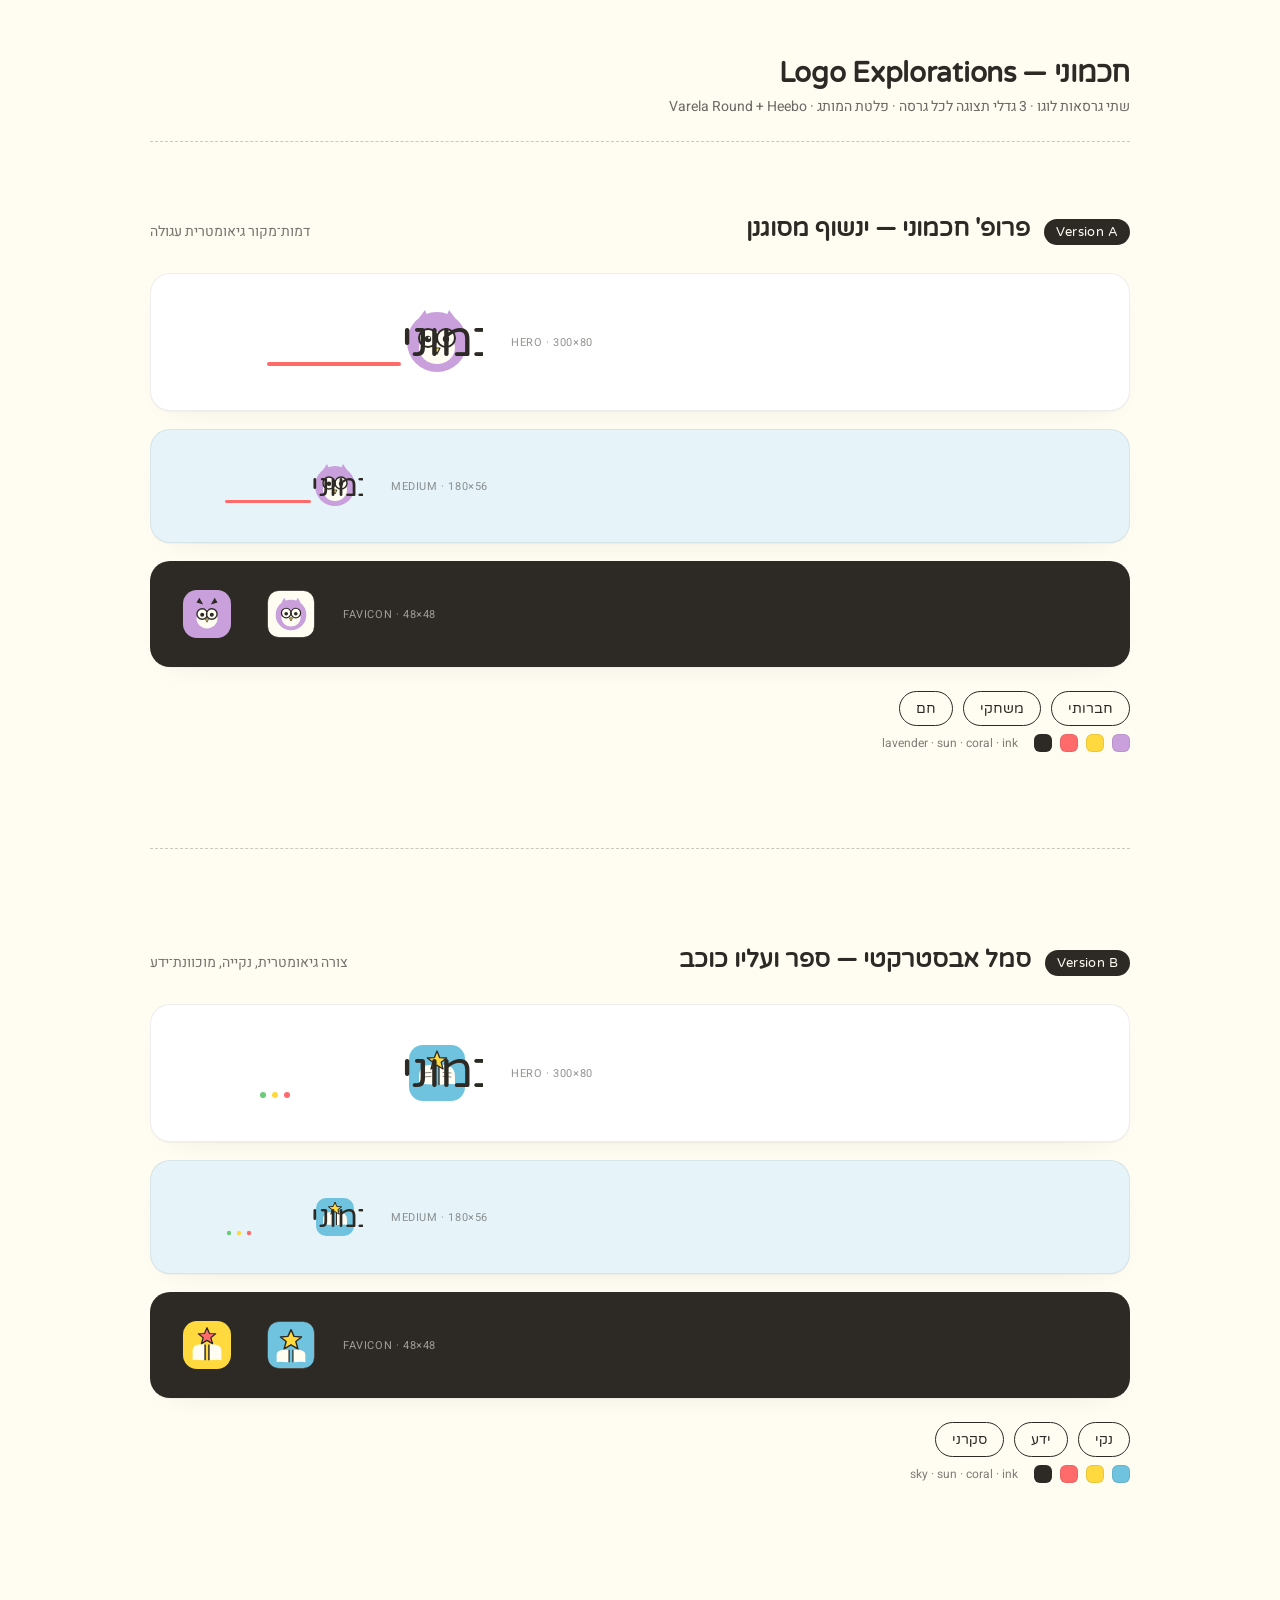
==== design-mocks/01-logo-options.html @ b596b803 "Phase 0.5: Logo Brief #1 — 2 versions received from Claude Design Brief #1 (Logo & Brand Direction) " ====
<!DOCTYPE html>
<html lang="he" dir="rtl">
<head>
<meta charset="UTF-8" />
<title>חכמוני — Logo Explorations</title>
<link rel="preconnect" href="https://fonts.googleapis.com">
<link rel="preconnect" href="https://fonts.gstatic.com" crossorigin>
<link href="https://fonts.googleapis.com/css2?family=Heebo:wght@400;500;700&family=Varela+Round&display=swap" rel="stylesheet">
<style>
  :root{
    --sky:#6FC3DF;
    --sun:#FFD93D;
    --coral:#FF6B6B;
    --coral-dark:#B91C1C;
    --mint:#6BCB77;
    --lavender:#C9A0DC;
    --cream:#FFFCF2;
    --ink:#2D2A26;
  }
  *{box-sizing:border-box}
  html,body{margin:0;padding:0;background:var(--cream);color:var(--ink);font-family:'Heebo',sans-serif}
  body{padding:56px 48px 96px;direction:rtl}
  .meta{max-width:980px;margin:0 auto 40px;border-bottom:1px dashed rgba(45,42,38,.25);padding-bottom:24px}
  .meta h1{font-family:'Varela Round',sans-serif;font-size:28px;margin:0 0 6px;letter-spacing:-.3px}
  .meta p{margin:0;font-size:14px;color:rgba(45,42,38,.7)}
  .version{max-width:980px;margin:0 auto;padding:32px 0}
  .version-head{display:flex;align-items:baseline;gap:14px;margin-bottom:28px}
  .badge{font-family:'Varela Round',sans-serif;background:var(--ink);color:var(--cream);font-size:13px;padding:5px 12px;border-radius:999px;letter-spacing:.4px}
  .v-title{font-family:'Varela Round',sans-serif;font-size:24px;margin:0}
  .v-sub{font-size:14px;color:rgba(45,42,38,.65);margin-right:auto}
  .stack{display:grid;grid-template-columns:1fr;gap:18px}
  .row{
    background:#fff;
    border:1px solid rgba(45,42,38,.08);
    border-radius:20px;
    padding:28px 32px;
    display:flex;
    align-items:center;
    gap:28px;
    box-shadow:0 1px 0 rgba(45,42,38,.03), 0 12px 32px -24px rgba(45,42,38,.18);
  }
  .row .size-label{
    font-family:'Heebo',sans-serif;
    font-size:11px;
    letter-spacing:.6px;
    text-transform:uppercase;
    color:rgba(45,42,38,.5);
    margin-right:auto;
    direction:ltr;
    text-align:left;
    min-width:120px;
  }
  .row.dark{background:var(--ink)}
  .row.dark .size-label{color:rgba(255,252,242,.55)}
  .row.sky{background:#E6F4FA}
  .frame{
    display:flex;align-items:center;justify-content:center;
    border-radius:14px;
  }
  .frame.favicon{
    width:48px;height:48px;
    background:var(--cream);
    border:1px solid rgba(45,42,38,.1);
  }
  .row.dark .frame.favicon{background:rgba(255,252,242,.06);border-color:rgba(255,252,242,.12)}
  .keywords{
    max-width:980px;margin:24px auto 0;
    display:flex;gap:10px;flex-wrap:wrap;
  }
  .kw{
    font-family:'Varela Round',sans-serif;
    font-size:14px;
    padding:8px 16px;
    background:var(--cream);
    border:1.5px solid var(--ink);
    border-radius:999px;
    color:var(--ink);
  }
  hr.sep{
    max-width:980px;margin:64px auto;border:0;border-top:1px dashed rgba(45,42,38,.25);
  }
  .swatch-strip{
    max-width:980px;margin:8px auto 0;
    display:flex;gap:8px;align-items:center;font-size:12px;color:rgba(45,42,38,.6);
  }
  .sw{width:18px;height:18px;border-radius:6px;border:1px solid rgba(45,42,38,.1)}
</style>
</head>
<body>

<div class="meta">
  <h1>חכמוני — Logo Explorations</h1>
  <p>שתי גרסאות לוגו · 3 גדלי תצוגה לכל גרסה · פלטת המותג · Varela Round + Heebo</p>
</div>

<!-- ════════════════════════ VERSION A ════════════════════════ -->
<section class="version">
  <div class="version-head">
    <span class="badge">Version A</span>
    <h2 class="v-title">פרופ' חכמוני — ינשוף מסוגנן</h2>
    <span class="v-sub">דמות־מקור גיאומטרית עגולה</span>
  </div>

  <div class="stack">

    <div class="row">
      <span class="size-label">Hero · 300×80</span>
      <div class="frame">
        <svg width="300" height="80" viewBox="0 0 300 80" xmlns="http://www.w3.org/2000/svg" aria-label="חכמוני">
          <g transform="translate(254,40)">
            <circle cx="0" cy="0" r="30" fill="#C9A0DC"/>
            <path d="M -18,-24 L -12,-32 L -8,-22 Z" fill="#C9A0DC"/>
            <path d="M  18,-24 L  12,-32 L  8,-22 Z" fill="#C9A0DC"/>
            <ellipse cx="0" cy="6" rx="18" ry="16" fill="#FFFCF2"/>
            <circle cx="-9" cy="-4" r="9" fill="#FFFCF2"/>
            <circle cx=" 9" cy="-4" r="9" fill="#FFFCF2"/>
            <circle cx="-9" cy="-4" r="9" fill="none" stroke="#2D2A26" stroke-width="2"/>
            <circle cx=" 9" cy="-4" r="9" fill="none" stroke="#2D2A26" stroke-width="2"/>
            <line x1="-1" y1="-4" x2="1" y2="-4" stroke="#2D2A26" stroke-width="2"/>
            <circle cx="-9" cy="-3" r="3.2" fill="#2D2A26"/>
            <circle cx=" 9" cy="-3" r="3.2" fill="#2D2A26"/>
            <circle cx="-7.8" cy="-4.2" r="1.1" fill="#FFFCF2"/>
            <circle cx=" 10.2" cy="-4.2" r="1.1" fill="#FFFCF2"/>
            <path d="M -3,6 L 3,6 L 0,12 Z" fill="#FFD93D" stroke="#2D2A26" stroke-width="1.2" stroke-linejoin="round"/>
          </g>
          <text x="218" y="54" text-anchor="end" font-family="'Varela Round', sans-serif" font-size="48" fill="#2D2A26" letter-spacing="-1">חכמוני</text>
          <rect x="84" y="60" width="134" height="4" rx="2" fill="#FF6B6B"/>
        </svg>
      </div>
    </div>

    <div class="row sky">
      <span class="size-label">Medium · 180×56</span>
      <div class="frame">
        <svg width="180" height="56" viewBox="0 0 180 56" xmlns="http://www.w3.org/2000/svg" aria-label="חכמוני">
          <g transform="translate(152,28)">
            <circle cx="0" cy="0" r="20" fill="#C9A0DC"/>
            <path d="M -12,-16 L -8,-22 L -5,-15 Z" fill="#C9A0DC"/>
            <path d="M  12,-16 L  8,-22 L  5,-15 Z" fill="#C9A0DC"/>
            <ellipse cx="0" cy="4" rx="12" ry="11" fill="#FFFCF2"/>
            <circle cx="-6" cy="-3" r="6" fill="#FFFCF2"/>
            <circle cx=" 6" cy="-3" r="6" fill="#FFFCF2"/>
            <circle cx="-6" cy="-3" r="6" fill="none" stroke="#2D2A26" stroke-width="1.4"/>
            <circle cx=" 6" cy="-3" r="6" fill="none" stroke="#2D2A26" stroke-width="1.4"/>
            <line x1="-.5" y1="-3" x2=".5" y2="-3" stroke="#2D2A26" stroke-width="1.4"/>
            <circle cx="-6" cy="-2.2" r="2.2" fill="#2D2A26"/>
            <circle cx=" 6" cy="-2.2" r="2.2" fill="#2D2A26"/>
            <path d="M -2,4 L 2,4 L 0,8 Z" fill="#FFD93D" stroke="#2D2A26" stroke-width="0.8" stroke-linejoin="round"/>
          </g>
          <text x="128" y="38" text-anchor="end" font-family="'Varela Round', sans-serif" font-size="30" fill="#2D2A26" letter-spacing="-0.5">חכמוני</text>
          <rect x="42" y="42" width="86" height="3" rx="1.5" fill="#FF6B6B"/>
        </svg>
      </div>
    </div>

    <div class="row dark">
      <span class="size-label">Favicon · 48×48</span>
      <div class="frame favicon">
        <svg width="48" height="48" viewBox="0 0 48 48" xmlns="http://www.w3.org/2000/svg" aria-label="חכמוני">
          <rect x="0" y="0" width="48" height="48" rx="11" fill="#FFFCF2"/>
          <g transform="translate(24,25)">
            <circle cx="0" cy="0" r="16" fill="#C9A0DC"/>
            <path d="M -10,-13 L -7,-18 L -4,-12 Z" fill="#C9A0DC"/>
            <path d="M  10,-13 L  7,-18 L  4,-12 Z" fill="#C9A0DC"/>
            <ellipse cx="0" cy="3" rx="10" ry="9" fill="#FFFCF2"/>
            <circle cx="-5" cy="-2" r="5" fill="#FFFCF2"/>
            <circle cx=" 5" cy="-2" r="5" fill="#FFFCF2"/>
            <circle cx="-5" cy="-2" r="5" fill="none" stroke="#2D2A26" stroke-width="1.3"/>
            <circle cx=" 5" cy="-2" r="5" fill="none" stroke="#2D2A26" stroke-width="1.3"/>
            <line x1="-.4" y1="-2" x2=".4" y2="-2" stroke="#2D2A26" stroke-width="1.3"/>
            <circle cx="-5" cy="-1.3" r="1.9" fill="#2D2A26"/>
            <circle cx=" 5" cy="-1.3" r="1.9" fill="#2D2A26"/>
            <path d="M -1.6,3 L 1.6,3 L 0,6.4 Z" fill="#FFD93D" stroke="#2D2A26" stroke-width="0.7" stroke-linejoin="round"/>
          </g>
        </svg>
      </div>
      <div class="frame favicon" style="background:#C9A0DC;border-color:transparent;margin-right:8px">
        <svg width="48" height="48" viewBox="0 0 48 48" xmlns="http://www.w3.org/2000/svg" aria-label="חכמוני favicon alt">
          <g transform="translate(24,26)">
            <ellipse cx="0" cy="3" rx="11" ry="10" fill="#FFFCF2"/>
            <path d="M -11,-14 L -8,-19 L -4,-12 Z" fill="#2D2A26"/>
            <path d="M  11,-14 L  8,-19 L  4,-12 Z" fill="#2D2A26"/>
            <circle cx="-5" cy="-2" r="5.5" fill="#FFFCF2" stroke="#2D2A26" stroke-width="1.4"/>
            <circle cx=" 5" cy="-2" r="5.5" fill="#FFFCF2" stroke="#2D2A26" stroke-width="1.4"/>
            <line x1="-.4" y1="-2" x2=".4" y2="-2" stroke="#2D2A26" stroke-width="1.4"/>
            <circle cx="-5" cy="-1.3" r="2.1" fill="#2D2A26"/>
            <circle cx=" 5" cy="-1.3" r="2.1" fill="#2D2A26"/>
            <path d="M -1.7,3 L 1.7,3 L 0,6.6 Z" fill="#FFD93D" stroke="#2D2A26" stroke-width="0.7" stroke-linejoin="round"/>
          </g>
        </svg>
      </div>
    </div>

  </div>

  <div class="keywords">
    <span class="kw">חברותי</span>
    <span class="kw">משחקי</span>
    <span class="kw">חם</span>
  </div>
  <div class="swatch-strip">
    <span class="sw" style="background:#C9A0DC"></span>
    <span class="sw" style="background:#FFD93D"></span>
    <span class="sw" style="background:#FF6B6B"></span>
    <span class="sw" style="background:#2D2A26"></span>
    <span style="margin-right:8px">lavender · sun · coral · ink</span>
  </div>
</section>

<hr class="sep">

<!-- ════════════════════════ VERSION B ════════════════════════ -->
<section class="version">
  <div class="version-head">
    <span class="badge">Version B</span>
    <h2 class="v-title">סמל אבסטרקטי — ספר ועליו כוכב</h2>
    <span class="v-sub">צורה גיאומטרית, נקייה, מוכוונת־ידע</span>
  </div>

  <div class="stack">

    <div class="row">
      <span class="size-label">Hero · 300×80</span>
      <div class="frame">
        <svg width="300" height="80" viewBox="0 0 300 80" xmlns="http://www.w3.org/2000/svg" aria-label="חכמוני">
          <g transform="translate(254,40)">
            <rect x="-28" y="-28" width="56" height="56" rx="14" fill="#6FC3DF"/>
            <path d="M -18,4 Q -18,-10 -2,-8 L -2,12 Q -18,10 -18,12 Z" fill="#FFFCF2"/>
            <path d="M  18,4 Q  18,-10  2,-8 L  2,12 Q  18,10  18,12 Z" fill="#FFFCF2"/>
            <line x1="-2" y1="-8" x2="-2" y2="12" stroke="#2D2A26" stroke-width="1.3"/>
            <line x1=" 2" y1="-8" x2=" 2" y2="12" stroke="#2D2A26" stroke-width="1.3"/>
            <line x1="-14" y1="0" x2="-6" y2="-0.6" stroke="#2D2A26" stroke-width="1" stroke-linecap="round" opacity=".55"/>
            <line x1="-14" y1="4" x2="-6" y2="3.4" stroke="#2D2A26" stroke-width="1" stroke-linecap="round" opacity=".55"/>
            <line x1=" 6" y1="-0.6" x2=" 14" y2="0" stroke="#2D2A26" stroke-width="1" stroke-linecap="round" opacity=".55"/>
            <line x1=" 6" y1=" 3.4" x2=" 14" y2="4" stroke="#2D2A26" stroke-width="1" stroke-linecap="round" opacity=".55"/>
            <path d="M 0,-22 L 2.6,-15.4 L 9.6,-15 L 4.2,-10.7 L 6,-4 L 0,-7.8 L -6,-4 L -4.2,-10.7 L -9.6,-15 L -2.6,-15.4 Z" fill="#FFD93D" stroke="#2D2A26" stroke-width="1.3" stroke-linejoin="round"/>
          </g>
          <text x="218" y="54" text-anchor="end" font-family="'Varela Round', sans-serif" font-size="48" fill="#2D2A26" letter-spacing="-1">חכמוני</text>
          <circle cx="80" cy="62" r="3" fill="#6BCB77"/>
          <circle cx="92" cy="62" r="3" fill="#FFD93D"/>
          <circle cx="104" cy="62" r="3" fill="#FF6B6B"/>
        </svg>
      </div>
    </div>

    <div class="row sky">
      <span class="size-label">Medium · 180×56</span>
      <div class="frame">
        <svg width="180" height="56" viewBox="0 0 180 56" xmlns="http://www.w3.org/2000/svg" aria-label="חכמוני">
          <g transform="translate(152,28)">
            <rect x="-19" y="-19" width="38" height="38" rx="10" fill="#6FC3DF"/>
            <path d="M -12,3 Q -12,-6 -1.5,-5 L -1.5,8 Q -12,7 -12,8 Z" fill="#FFFCF2"/>
            <path d="M  12,3 Q  12,-6  1.5,-5 L  1.5,8 Q  12,7  12,8 Z" fill="#FFFCF2"/>
            <line x1="-1.5" y1="-5" x2="-1.5" y2="8" stroke="#2D2A26" stroke-width="1"/>
            <line x1=" 1.5" y1="-5" x2=" 1.5" y2="8" stroke="#2D2A26" stroke-width="1"/>
            <path d="M 0,-15 L 1.8,-10.5 L 6.6,-10.2 L 2.9,-7.4 L 4.2,-2.8 L 0,-5.4 L -4.2,-2.8 L -2.9,-7.4 L -6.6,-10.2 L -1.8,-10.5 Z" fill="#FFD93D" stroke="#2D2A26" stroke-width="1" stroke-linejoin="round"/>
          </g>
          <text x="128" y="38" text-anchor="end" font-family="'Varela Round', sans-serif" font-size="30" fill="#2D2A26" letter-spacing="-0.5">חכמוני</text>
          <circle cx="46" cy="44" r="2.2" fill="#6BCB77"/>
          <circle cx="56" cy="44" r="2.2" fill="#FFD93D"/>
          <circle cx="66" cy="44" r="2.2" fill="#FF6B6B"/>
        </svg>
      </div>
    </div>

    <div class="row dark">
      <span class="size-label">Favicon · 48×48</span>
      <div class="frame favicon">
        <svg width="48" height="48" viewBox="0 0 48 48" xmlns="http://www.w3.org/2000/svg" aria-label="חכמוני">
          <rect x="0" y="0" width="48" height="48" rx="11" fill="#6FC3DF"/>
          <path d="M 24,8 L 27.2,15 L 35,15.6 L 29,20.4 L 31.2,28 L 24,23.8 L 16.8,28 L 19,20.4 L 13,15.6 L 20.8,15 Z" fill="#FFD93D" stroke="#2D2A26" stroke-width="1.5" stroke-linejoin="round"/>
          <path d="M 9,34 Q 9,28 22,29 L 22,42 Q 9,41 9,42 Z" fill="#FFFCF2"/>
          <path d="M 39,34 Q 39,28 26,29 L 26,42 Q 39,41 39,42 Z" fill="#FFFCF2"/>
          <line x1="22" y1="29" x2="22" y2="42" stroke="#2D2A26" stroke-width="1.3"/>
          <line x1="26" y1="29" x2="26" y2="42" stroke="#2D2A26" stroke-width="1.3"/>
        </svg>
      </div>
      <div class="frame favicon" style="background:#FFD93D;border-color:transparent;margin-right:8px">
        <svg width="48" height="48" viewBox="0 0 48 48" xmlns="http://www.w3.org/2000/svg" aria-label="חכמוני favicon alt">
          <path d="M 9,30 Q 9,22 22,23.5 L 22,40 Q 9,39 9,40 Z" fill="#FFFCF2"/>
          <path d="M 39,30 Q 39,22 26,23.5 L 26,40 Q 39,39 39,40 Z" fill="#FFFCF2"/>
          <line x1="22" y1="23.5" x2="22" y2="40" stroke="#2D2A26" stroke-width="1.5"/>
          <line x1="26" y1="23.5" x2="26" y2="40" stroke="#2D2A26" stroke-width="1.5"/>
          <path d="M 24,6 L 26.6,12 L 33,12.4 L 28,16.4 L 29.8,22.6 L 24,19.2 L 18.2,22.6 L 20,16.4 L 15,12.4 L 21.4,12 Z" fill="#FF6B6B" stroke="#2D2A26" stroke-width="1.3" stroke-linejoin="round"/>
        </svg>
      </div>
    </div>

  </div>

  <div class="keywords">
    <span class="kw">נקי</span>
    <span class="kw">ידע</span>
    <span class="kw">סקרני</span>
  </div>
  <div class="swatch-strip">
    <span class="sw" style="background:#6FC3DF"></span>
    <span class="sw" style="background:#FFD93D"></span>
    <span class="sw" style="background:#FF6B6B"></span>
    <span class="sw" style="background:#2D2A26"></span>
    <span style="margin-right:8px">sky · sun · coral · ink</span>
  </div>
</section>

</body>
</html>
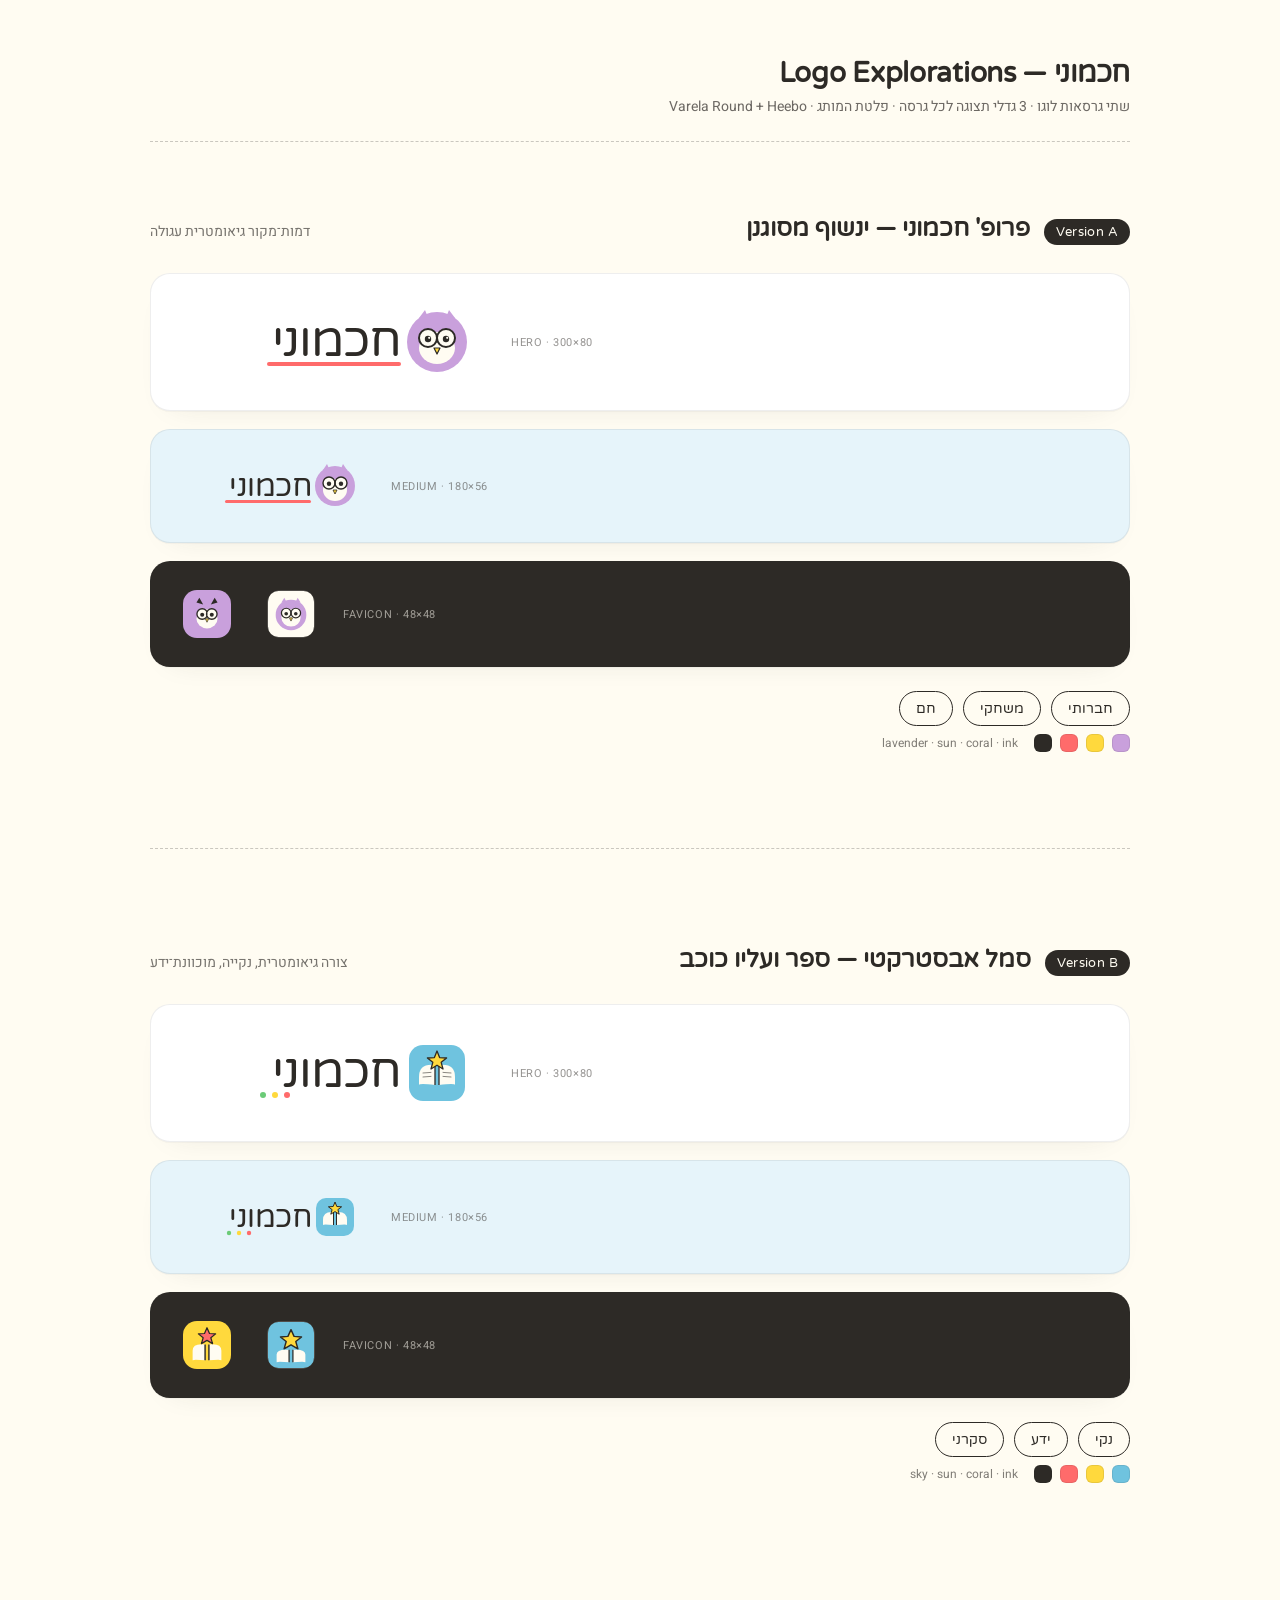
==== commit e89ba954: "feat: Design Studio team + Brief #2 mascot + BUG-001 logo fix ADR-013: Design Studio formalization (" ====
--- a/design-mocks/01-logo-options.html
+++ b/design-mocks/01-logo-options.html
@@ -123,7 +123,7 @@
             <circle cx=" 10.2" cy="-4.2" r="1.1" fill="#FFFCF2"/>
             <path d="M -3,6 L 3,6 L 0,12 Z" fill="#FFD93D" stroke="#2D2A26" stroke-width="1.2" stroke-linejoin="round"/>
           </g>
-          <text x="218" y="54" text-anchor="end" font-family="'Varela Round', sans-serif" font-size="48" fill="#2D2A26" letter-spacing="-1">חכמוני</text>
+          <text x="218" y="54" text-anchor="start" direction="rtl" font-family="'Varela Round', sans-serif" font-size="48" fill="#2D2A26" letter-spacing="-1">חכמוני</text>
           <rect x="84" y="60" width="134" height="4" rx="2" fill="#FF6B6B"/>
         </svg>
       </div>
@@ -147,7 +147,7 @@
             <circle cx=" 6" cy="-2.2" r="2.2" fill="#2D2A26"/>
             <path d="M -2,4 L 2,4 L 0,8 Z" fill="#FFD93D" stroke="#2D2A26" stroke-width="0.8" stroke-linejoin="round"/>
           </g>
-          <text x="128" y="38" text-anchor="end" font-family="'Varela Round', sans-serif" font-size="30" fill="#2D2A26" letter-spacing="-0.5">חכמוני</text>
+          <text x="128" y="38" text-anchor="start" direction="rtl" font-family="'Varela Round', sans-serif" font-size="30" fill="#2D2A26" letter-spacing="-0.5">חכמוני</text>
           <rect x="42" y="42" width="86" height="3" rx="1.5" fill="#FF6B6B"/>
         </svg>
       </div>
@@ -235,7 +235,7 @@
             <line x1=" 6" y1=" 3.4" x2=" 14" y2="4" stroke="#2D2A26" stroke-width="1" stroke-linecap="round" opacity=".55"/>
             <path d="M 0,-22 L 2.6,-15.4 L 9.6,-15 L 4.2,-10.7 L 6,-4 L 0,-7.8 L -6,-4 L -4.2,-10.7 L -9.6,-15 L -2.6,-15.4 Z" fill="#FFD93D" stroke="#2D2A26" stroke-width="1.3" stroke-linejoin="round"/>
           </g>
-          <text x="218" y="54" text-anchor="end" font-family="'Varela Round', sans-serif" font-size="48" fill="#2D2A26" letter-spacing="-1">חכמוני</text>
+          <text x="218" y="54" text-anchor="start" direction="rtl" font-family="'Varela Round', sans-serif" font-size="48" fill="#2D2A26" letter-spacing="-1">חכמוני</text>
           <circle cx="80" cy="62" r="3" fill="#6BCB77"/>
           <circle cx="92" cy="62" r="3" fill="#FFD93D"/>
           <circle cx="104" cy="62" r="3" fill="#FF6B6B"/>
@@ -255,7 +255,7 @@
             <line x1=" 1.5" y1="-5" x2=" 1.5" y2="8" stroke="#2D2A26" stroke-width="1"/>
             <path d="M 0,-15 L 1.8,-10.5 L 6.6,-10.2 L 2.9,-7.4 L 4.2,-2.8 L 0,-5.4 L -4.2,-2.8 L -2.9,-7.4 L -6.6,-10.2 L -1.8,-10.5 Z" fill="#FFD93D" stroke="#2D2A26" stroke-width="1" stroke-linejoin="round"/>
           </g>
-          <text x="128" y="38" text-anchor="end" font-family="'Varela Round', sans-serif" font-size="30" fill="#2D2A26" letter-spacing="-0.5">חכמוני</text>
+          <text x="128" y="38" text-anchor="start" direction="rtl" font-family="'Varela Round', sans-serif" font-size="30" fill="#2D2A26" letter-spacing="-0.5">חכמוני</text>
           <circle cx="46" cy="44" r="2.2" fill="#6BCB77"/>
           <circle cx="56" cy="44" r="2.2" fill="#FFD93D"/>
           <circle cx="66" cy="44" r="2.2" fill="#FF6B6B"/>
